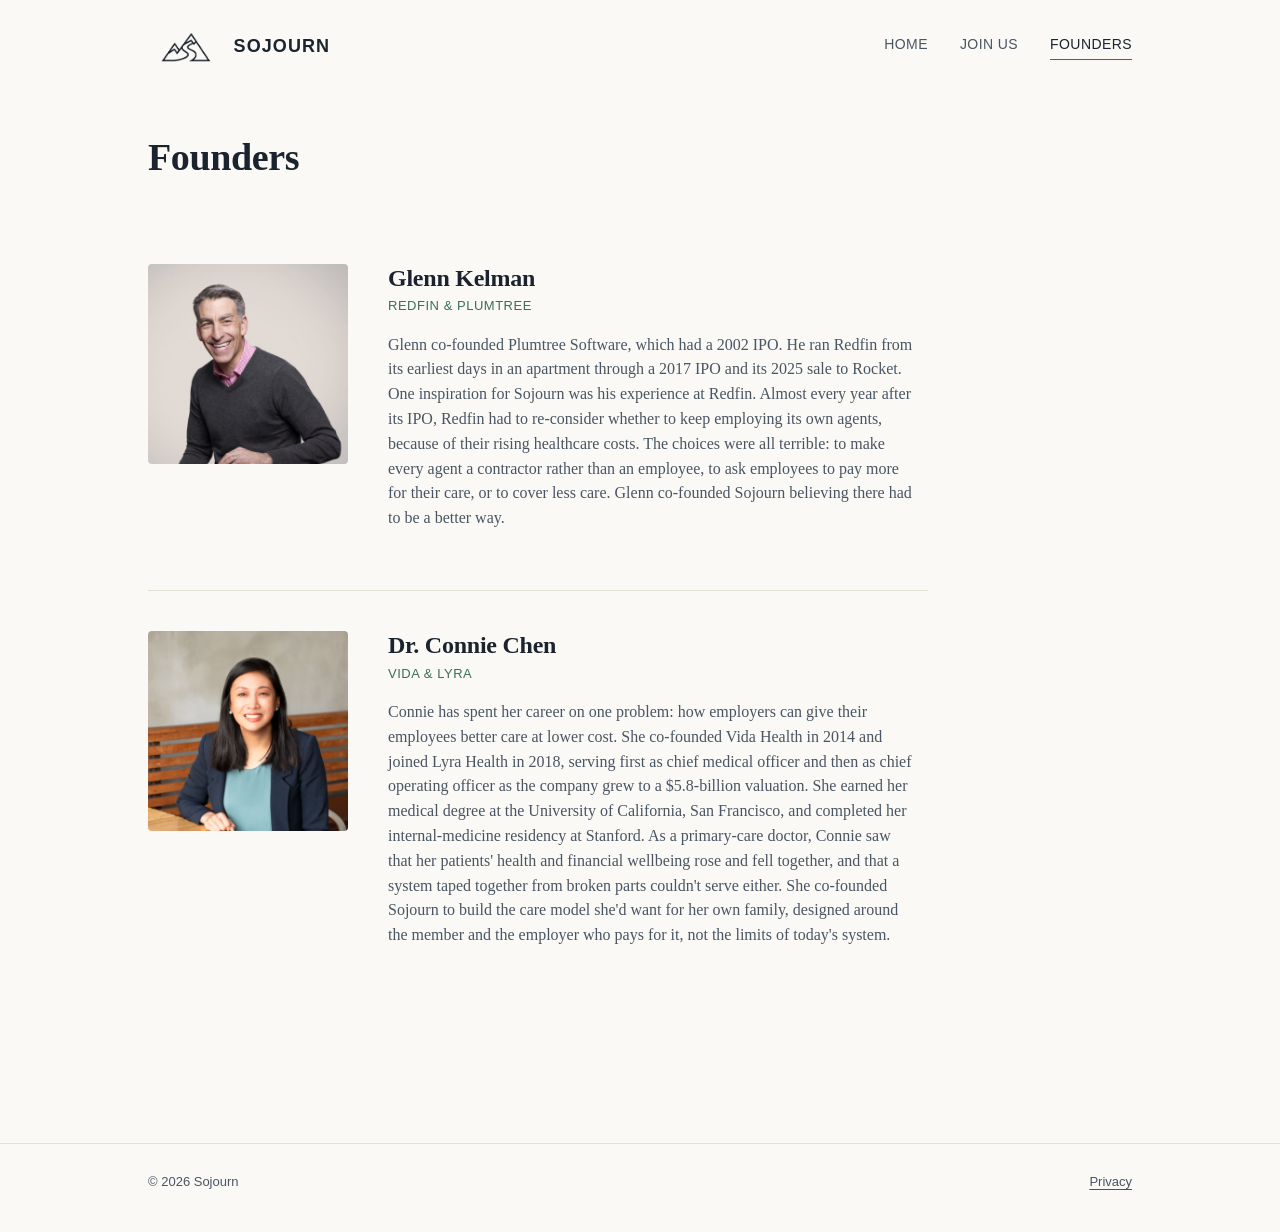
==== founders.html @ cbb92d0e "Add initial site files I edited code generated by Claude." ====
<!DOCTYPE html>
<html lang="en">
<head>
<meta charset="UTF-8">
<meta name="viewport" content="width=device-width, initial-scale=1.0">
<title>Founders — Sojourn</title>
<meta name="description" content="Sojourn was co-founded by Glenn Kelman and Dr. Connie Chen.">
<link rel="icon" href="images/sojourn-icon-ink.png">
<link rel="stylesheet" href="styles.css">
</head>
<body>

<header class="site-header">
  <div class="wrap">
    <a class="brand" href="index.html">
      <img src="images/sojourn-icon-ink.png" alt="Sojourn">
      <span>Sojourn</span>
    </a>
    <nav class="main-nav">
      <a href="index.html">Home</a>
      <a href="recruiting.html">Join Us</a>
      <a href="founders.html" class="active">Founders</a>
    </nav>
  </div>
</header>

<main>
  <section class="page-header">
    <div class="wrap">
      <h1>Founders</h1>
    </div>
  </section>

  <section class="founders-list">
    <div class="wrap">
      <div class="founder">
        <div class="founder-photo">
          <img src="images/glenn-kelman.png" alt="Glenn Kelman">
        </div>
        <div class="founder-body">
          <h2>Glenn Kelman</h2>
          <p class="title">Redfin &amp; Plumtree</p>
          <p>Glenn co-founded Plumtree Software, which had a 2002 IPO. He ran Redfin from its earliest days in an apartment through a 2017 IPO and its 2025 sale to Rocket. One inspiration for Sojourn was his experience at Redfin. Almost every year after its IPO, Redfin had to re-consider whether to keep employing its own agents, because of their rising healthcare costs. The choices were all terrible: to make every agent a contractor rather than an employee, to ask employees to pay more for their care, or to cover less care. Glenn co-founded Sojourn believing there had to be a better way.</p>
        </div>
      </div>
      <div class="founder">
        <div class="founder-photo">
          <img src="images/connie-chen.png" alt="Dr. Connie Chen">
        </div>
        <div class="founder-body">
          <h2>Dr. Connie Chen</h2>
          <p class="title">Vida &amp; Lyra</p>
          <p>Connie has spent her career on one problem: how employers can give their employees better care at lower cost. She co-founded Vida Health in 2014 and joined Lyra Health in 2018, serving first as chief medical officer and then as chief operating officer as the company grew to a $5.8-billion valuation. She earned her medical degree at the University of California, San Francisco, and completed her internal-medicine residency at Stanford. As a primary-care doctor, Connie saw that her patients' health and financial wellbeing rose and fell together, and that a system taped together from broken parts couldn't serve either. She co-founded Sojourn to build the care model she'd want for her own family, designed around the member and the employer who pays for it, not the limits of today's system.</p>
        </div>
      </div>
    </div>
  </section>
</main>

<footer class="site-footer">
  <div class="wrap">
    <span>&copy; 2026 Sojourn</span>
    <a href="privacy.html">Privacy</a>
  </div>
</footer>

</body>
</html>
---- styles.css ----
/* Sojourn — shared styles */

:root {
  --ink: #1a232e;
  --ink-soft: #4a5563;
  --paper: #faf9f6;
  --paper-alt: #f2f0ea;
  --line: #e3e0d6;
  --accent: #3c6e5a;
  --max-width: 1040px;
}

* {
  box-sizing: border-box;
}

html {
  scroll-behavior: smooth;
}

body {
  margin: 0;
  background: var(--paper);
  color: var(--ink);
  font-family: "Iowan Old Style", "Palatino Linotype", Palatino, Georgia, serif;
  line-height: 1.55;
  -webkit-font-smoothing: antialiased;
}

h1, h2, h3, h4 {
  font-family: "Iowan Old Style", "Palatino Linotype", Palatino, Georgia, serif;
  font-weight: 600;
  line-height: 1.2;
  margin: 0 0 0.5em;
  letter-spacing: -0.01em;
}

p {
  margin: 0 0 1.2em;
}

a {
  color: inherit;
}

.wrap {
  max-width: var(--max-width);
  margin: 0 auto;
  padding: 0 28px;
}

/* Header */

.site-header {
  padding: 32px 0 8px;
  border-bottom: 1px solid transparent;
}

.site-header .wrap {
  display: flex;
  align-items: center;
  justify-content: space-between;
  gap: 24px;
}

.brand {
  display: flex;
  align-items: center;
  gap: 10px;
  text-decoration: none;
  color: var(--ink);
}

.brand img {
  height: 30px;
  width: auto;
  display: block;
}

.brand span {
  font-family: "Helvetica Neue", Arial, sans-serif;
  font-weight: 700;
  font-size: 18px;
  letter-spacing: 0.06em;
  text-transform: uppercase;
}

nav.main-nav {
  display: flex;
  gap: 32px;
  font-family: "Helvetica Neue", Arial, sans-serif;
  font-size: 14px;
  letter-spacing: 0.03em;
  text-transform: uppercase;
}

nav.main-nav a {
  text-decoration: none;
  color: var(--ink-soft);
  padding-bottom: 4px;
  border-bottom: 1px solid transparent;
  transition: color 0.15s ease, border-color 0.15s ease;
}

nav.main-nav a:hover,
nav.main-nav a.active {
  color: var(--ink);
  border-bottom-color: var(--accent);
}

/* Footer */

.site-footer {
  border-top: 1px solid var(--line);
  margin-top: 96px;
  padding: 28px 0 40px;
  font-family: "Helvetica Neue", Arial, sans-serif;
  font-size: 13px;
  color: var(--ink-soft);
}

.site-footer .wrap {
  display: flex;
  align-items: center;
  justify-content: space-between;
  flex-wrap: wrap;
  gap: 12px;
}

.site-footer a {
  color: var(--ink-soft);
  text-decoration: underline;
  text-underline-offset: 3px;
}

.site-footer a:hover {
  color: var(--ink);
}

/* Hero */

.hero {
  padding: 72px 0 56px;
}

.hero .eyebrow {
  font-family: "Helvetica Neue", Arial, sans-serif;
  font-size: 13px;
  letter-spacing: 0.12em;
  text-transform: uppercase;
  color: var(--accent);
  margin-bottom: 18px;
}

.hero h1 {
  font-size: clamp(30px, 4vw, 42px);
  max-width: 15ch;
  margin-bottom: 28px;
}

.hero .lede {
  font-size: 19px;
  max-width: 62ch;
  color: var(--ink-soft);
}

/* Email capture form */

.capture {
  padding: 48px 0 8px;
  border-top: 1px solid var(--line);
}

.capture h2 {
  font-family: "Helvetica Neue", Arial, sans-serif;
  font-size: 12px;
  letter-spacing: 0.12em;
  text-transform: uppercase;
  color: var(--ink-soft);
  font-weight: 600;
  margin-bottom: 18px;
}

form.email-form {
  display: flex;
  gap: 12px;
  max-width: 460px;
  flex-wrap: wrap;
}

.email-form input[type="email"] {
  flex: 1 1 240px;
  padding: 13px 16px;
  font-size: 16px;
  font-family: "Helvetica Neue", Arial, sans-serif;
  border: 1px solid #c9c5b8;
  border-radius: 3px;
  background: #fff;
  color: var(--ink);
}

.email-form input[type="email"]:focus {
  outline: none;
  border-color: var(--accent);
}

.btn {
  display: inline-block;
  padding: 13px 22px;
  font-family: "Helvetica Neue", Arial, sans-serif;
  font-size: 14px;
  font-weight: 600;
  letter-spacing: 0.03em;
  text-decoration: none;
  border-radius: 3px;
  border: 1px solid var(--ink);
  cursor: pointer;
  transition: background 0.15s ease, color 0.15s ease;
}

.btn-primary {
  background: var(--ink);
  color: var(--paper);
}

.btn-primary:hover {
  background: #000;
}

.btn-secondary {
  background: transparent;
  color: var(--ink);
}

.btn-secondary:hover {
  background: var(--ink);
  color: var(--paper);
}

.cta-row {
  display: flex;
  gap: 14px;
  flex-wrap: wrap;
  margin-top: 28px;
}

.form-note {
  font-family: "Helvetica Neue", Arial, sans-serif;
  font-size: 12px;
  color: var(--ink-soft);
  margin-top: 10px;
}

.form-note a {
  text-decoration: underline;
  text-underline-offset: 2px;
}

.form-status {
  font-family: "Helvetica Neue", Arial, sans-serif;
  font-size: 14px;
  margin-top: 14px;
  display: none;
}

.form-status.visible {
  display: block;
}

/* Recruiting page */

.page-header {
  padding: 64px 0 8px;
}

.page-header .eyebrow {
  font-family: "Helvetica Neue", Arial, sans-serif;
  font-size: 13px;
  letter-spacing: 0.12em;
  text-transform: uppercase;
  color: var(--accent);
  margin-bottom: 18px;
}

.page-header h1 {
  font-size: clamp(28px, 3.6vw, 38px);
  max-width: 18ch;
}

.page-header .lede {
  font-size: 18px;
  color: var(--ink-soft);
  max-width: 66ch;
}

.app-form {
  padding: 24px 0 8px;
  border-top: 1px solid var(--line);
  margin-top: 40px;
}

.field {
  margin-bottom: 22px;
  max-width: 560px;
}

.field label {
  display: block;
  font-family: "Helvetica Neue", Arial, sans-serif;
  font-size: 13px;
  letter-spacing: 0.03em;
  text-transform: uppercase;
  color: var(--ink-soft);
  margin-bottom: 8px;
}

.field input[type="text"],
.field input[type="email"],
.field input[type="url"],
.field textarea {
  width: 100%;
  padding: 12px 14px;
  font-size: 16px;
  font-family: "Helvetica Neue", Arial, sans-serif;
  border: 1px solid #c9c5b8;
  border-radius: 3px;
  background: #fff;
  color: var(--ink);
}

.field textarea {
  min-height: 110px;
  resize: vertical;
  font-family: inherit;
}

.field input:focus,
.field textarea:focus {
  outline: none;
  border-color: var(--accent);
}

.principles {
  padding: 40px 0;
  margin-top: 48px;
}

.section-label {
  font-family: "Helvetica Neue", Arial, sans-serif;
  font-size: 13px;
  font-weight: 600;
  letter-spacing: 0.1em;
  text-transform: uppercase;
  color: var(--accent);
  margin-bottom: 24px;
}

.principle {
  padding: 32px 0;
  border-bottom: 1px solid var(--line);
}

.principle:first-child {
  padding-top: 0;
}

.principle:last-child {
  border-bottom: none;
}

.principle h4 {
  font-size: 21px;
  margin-bottom: 10px;
}

.principle p {
  color: var(--ink-soft);
  max-width: 68ch;
  margin-bottom: 0;
}

.look-for {
  padding: 8px 0 40px;
  margin-top: 8px;
}

.look-for ul {
  margin: 18px 0 22px;
  padding-left: 22px;
}

.look-for li {
  margin-bottom: 10px;
  max-width: 66ch;
}

.look-for .commitment {
  color: var(--ink-soft);
  max-width: 66ch;
}

/* Founders page */

.founders-list {
  padding: 16px 0 40px;
}

.founder {
  display: grid;
  grid-template-columns: 200px 1fr;
  gap: 40px;
  max-width: 780px;
  padding: 40px 0;
  border-top: 1px solid var(--line);
  align-items: start;
}

.founder:first-child {
  border-top: none;
}

.founder-photo {
  width: 200px;
  height: 200px;
  border-radius: 4px;
  overflow: hidden;
  background: var(--paper-alt);
}

.founder-photo img {
  width: 100%;
  height: 100%;
  object-fit: cover;
  display: block;
}

.founder-body h2 {
  font-size: 24px;
  margin-bottom: 4px;
}

.founder-body .title {
  font-family: "Helvetica Neue", Arial, sans-serif;
  font-size: 13px;
  letter-spacing: 0.04em;
  text-transform: uppercase;
  color: var(--accent);
  margin-bottom: 16px;
}

.founder-body p {
  color: var(--ink-soft);
  max-width: 66ch;
}

/* Responsive */

@media (max-width: 720px) {
  nav.main-nav {
    gap: 20px;
  }

  .founder {
    grid-template-columns: 1fr;
  }

  .founder-photo {
    width: 140px;
    height: 140px;
  }

  .site-footer .wrap {
    flex-direction: column;
    align-items: flex-start;
  }
}

@media (max-width: 480px) {
  .wrap {
    padding: 0 20px;
  }

  nav.main-nav {
    font-size: 12px;
    gap: 14px;
  }

  .brand span {
    font-size: 15px;
  }
}
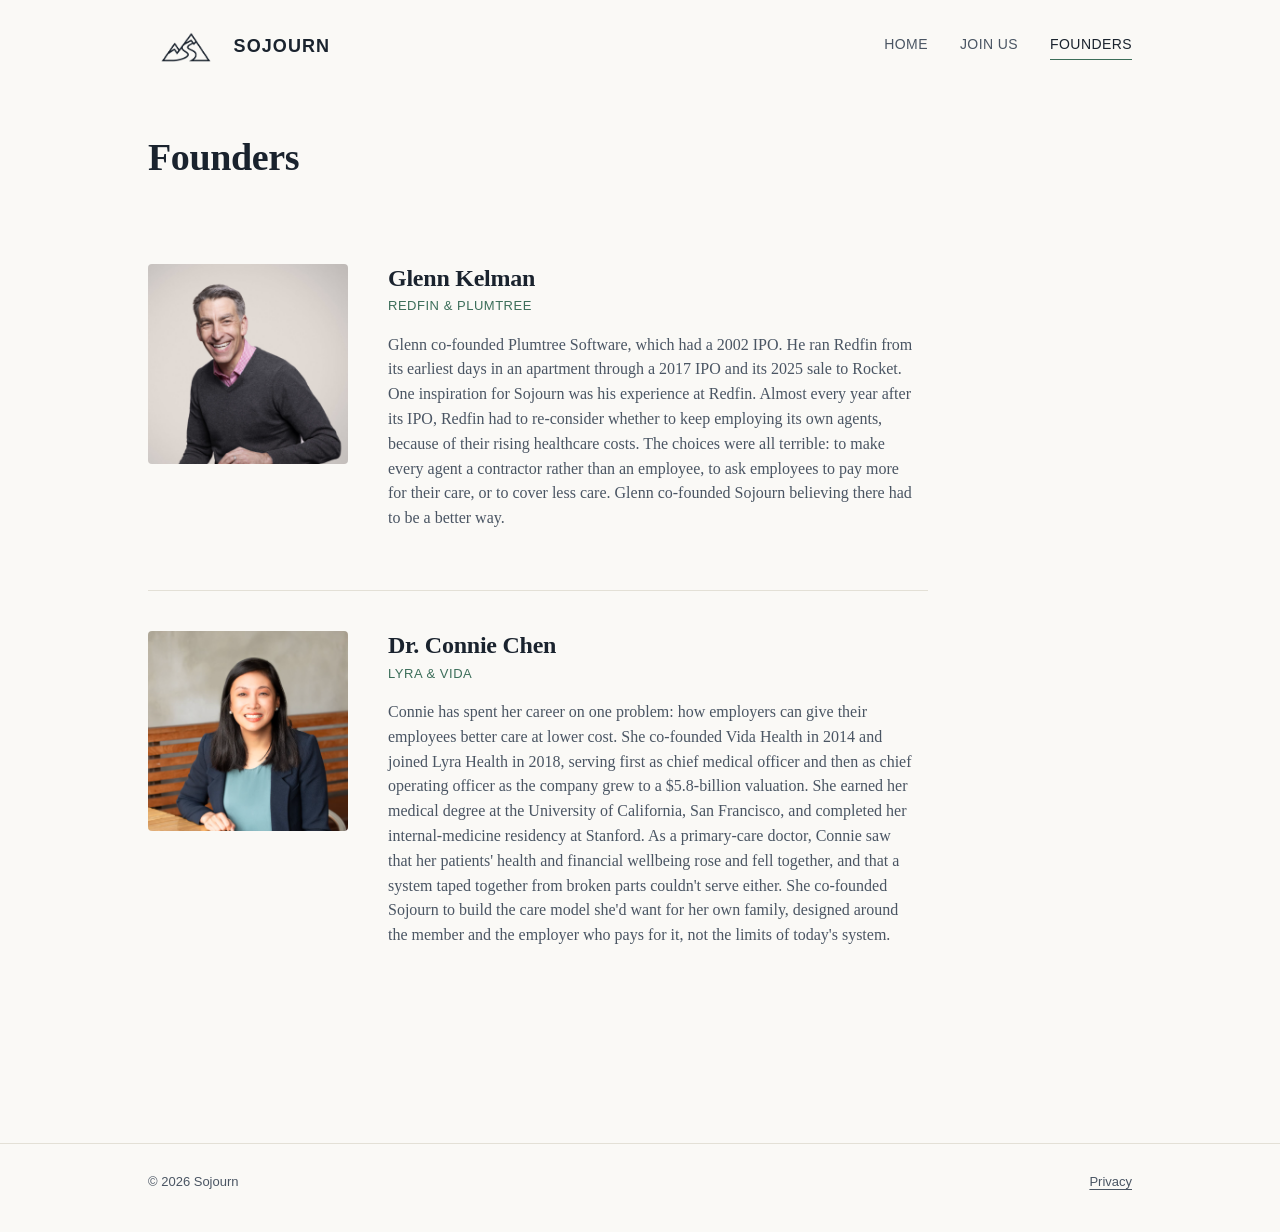
==== commit 6541d78f: "Update founders.html" ====
--- a/founders.html
+++ b/founders.html
@@ -49,7 +49,7 @@
         </div>
         <div class="founder-body">
           <h2>Dr. Connie Chen</h2>
-          <p class="title">Vida &amp; Lyra</p>
+          <p class="title">Lyra &amp; Vida</p>
           <p>Connie has spent her career on one problem: how employers can give their employees better care at lower cost. She co-founded Vida Health in 2014 and joined Lyra Health in 2018, serving first as chief medical officer and then as chief operating officer as the company grew to a $5.8-billion valuation. She earned her medical degree at the University of California, San Francisco, and completed her internal-medicine residency at Stanford. As a primary-care doctor, Connie saw that her patients' health and financial wellbeing rose and fell together, and that a system taped together from broken parts couldn't serve either. She co-founded Sojourn to build the care model she'd want for her own family, designed around the member and the employer who pays for it, not the limits of today's system.</p>
         </div>
       </div>
